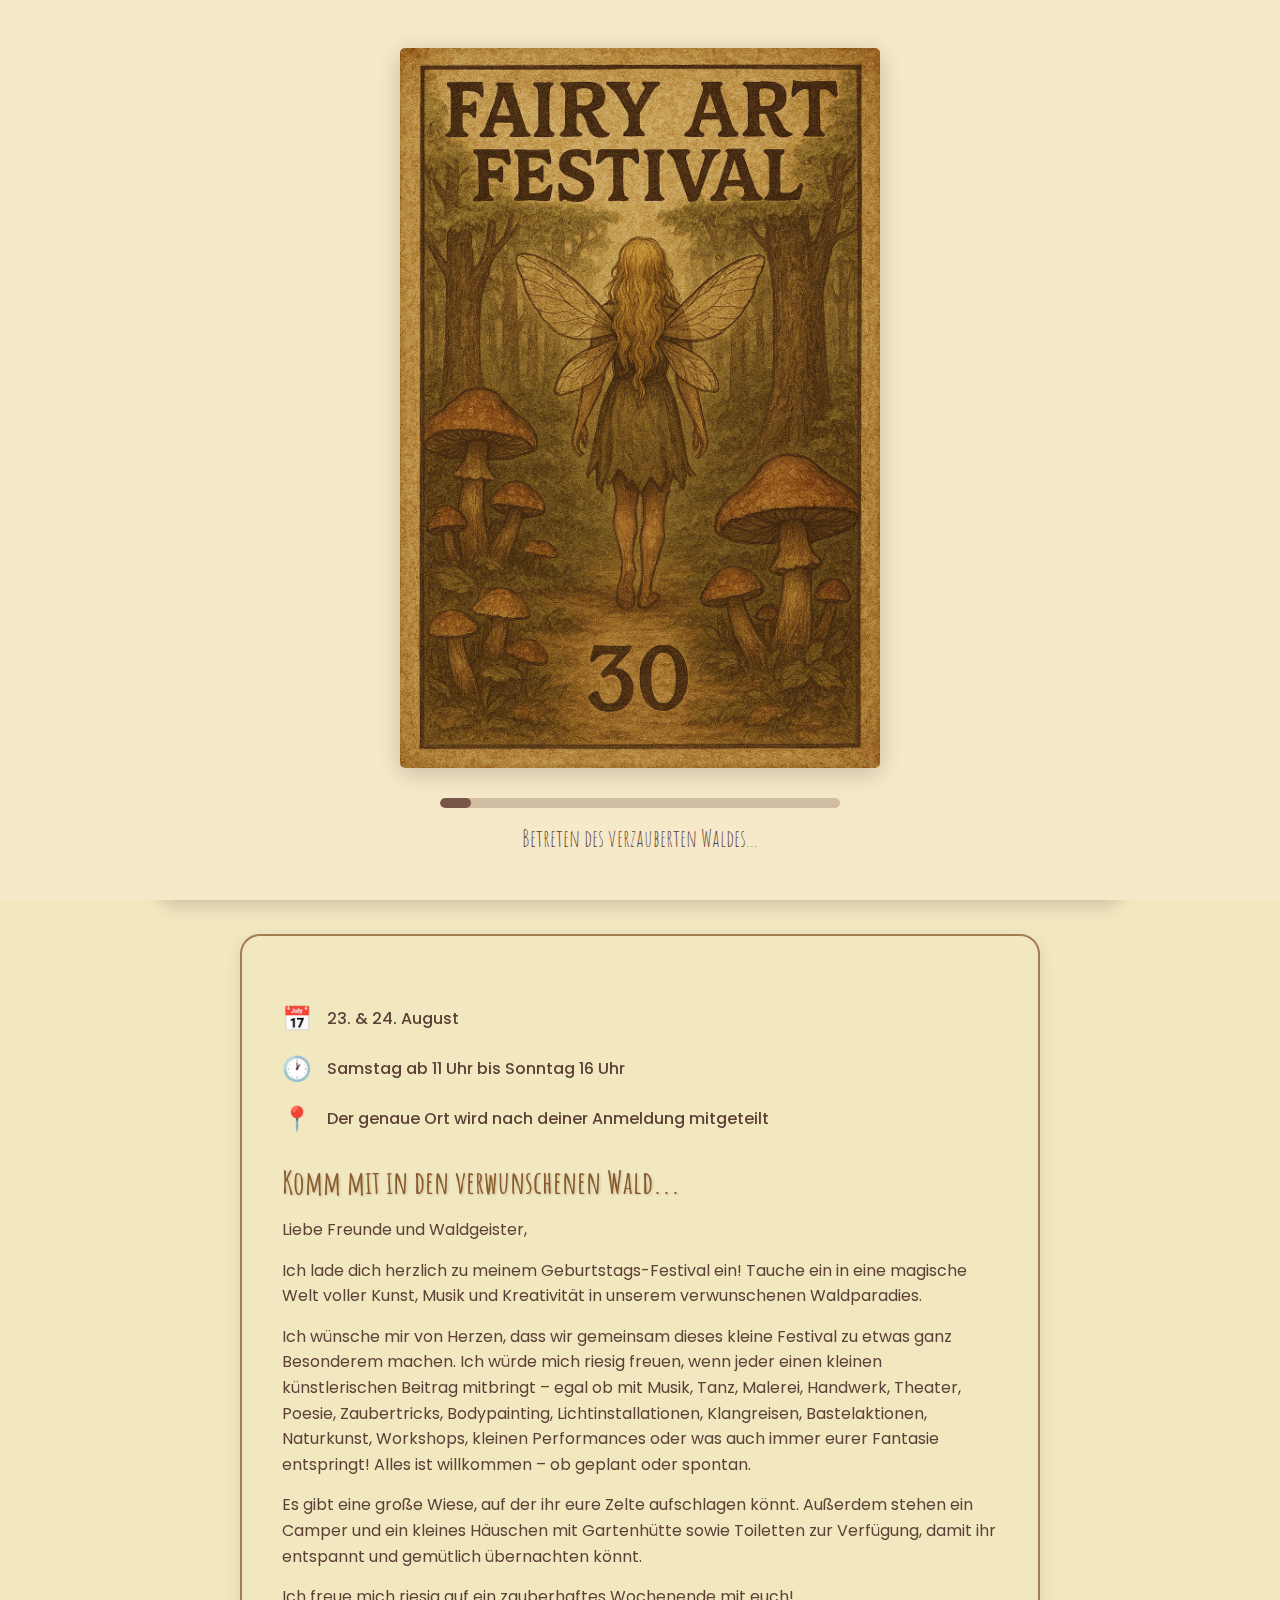
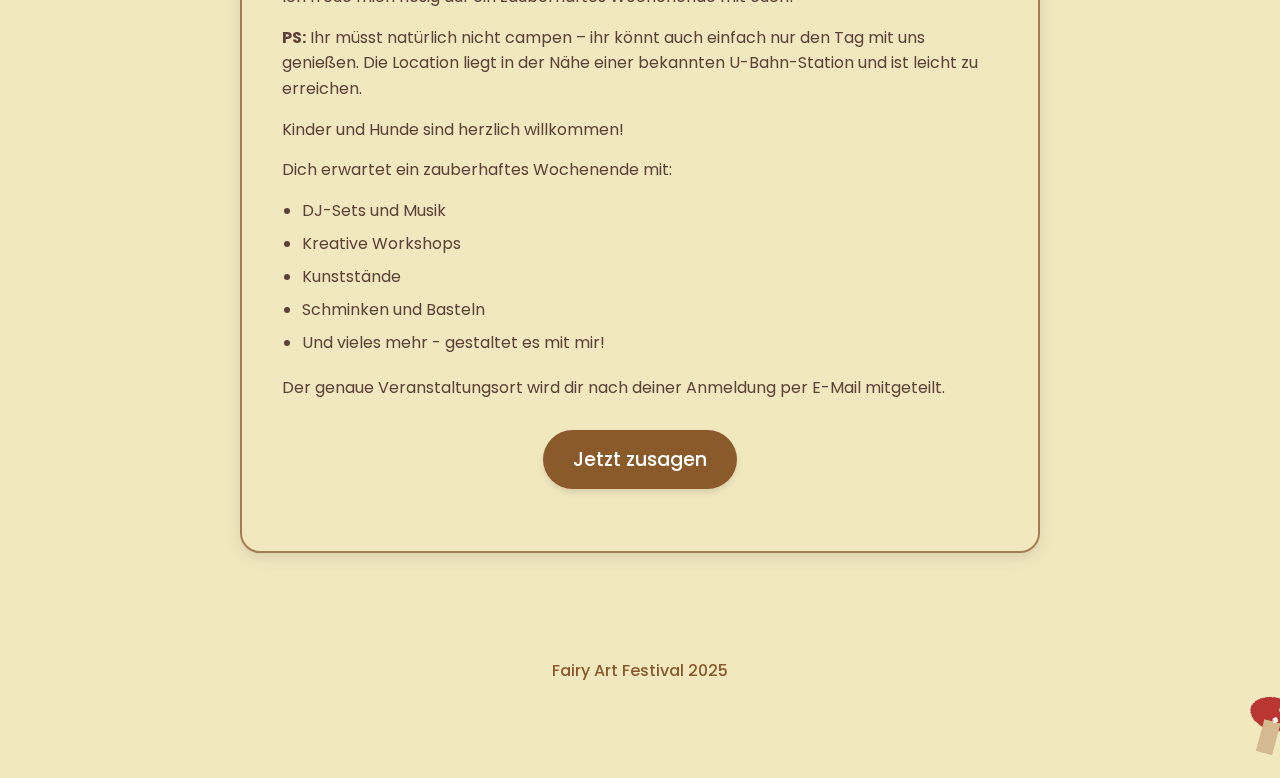
==== index.html @ e46d7a74 "Textanpassungen" ====
<!DOCTYPE html>
<html lang="de">
<head>
    <meta charset="UTF-8">
    <meta name="viewport" content="width=device-width, initial-scale=1.0">
    <title>Fairy Art Festival - Geburtstagseinladung</title>
    <link rel="stylesheet" href="style.css">
    <link rel="stylesheet" href="loading-screen.css">
    <link rel="stylesheet" href="fairy-animations.css">
    <link rel="preconnect" href="https://fonts.googleapis.com">
    <link rel="preconnect" href="https://fonts.gstatic.com" crossorigin>
    <link href="https://fonts.googleapis.com/css2?family=Amatic+SC:wght@400;700&family=Poppins:wght@300;400;500&display=swap" rel="stylesheet">
</head>
<body>
    <header>
    
        <h1>Fairy Art Festival</h1>
        <h2>Geburtstagseinladung</h2>
    </header>
    
    <!-- Fliegende Feen -->
    <div class="fairy-container">
        <div class="fairy"></div>
        <div class="fairy"></div>
        <div class="fairy"></div>
    </div>
    
 
    <div class="container">
        <header>
            <h1>Fairy Art Festival</h1>
            <h2>Geburtstagseinladung</h2>
        </header>
        
        <section class="video-container">
            <div class="video-placeholder">
                <div class="placeholder-text">
                    <p>Hier wird dein Video erscheinen</p>
                    <div class="fairy-icon">✨</div>
                </div>
            </div>
        </section>
        
        <section class="invitation-text">
            <div class="event-details">
                <div class="detail">
                    <span class="icon">📅</span>
                    <span class="info">23. & 24. August</span>
                </div>
                <div class="detail">
                    <span class="icon">🕐</span>
                    <span class="info">Samstag ab 11 Uhr bis Sonntag 16 Uhr</span>
                </div>
                <div class="detail">
                    <span class="icon">📍</span>
                    <span class="info">Der genaue Ort wird nach deiner Anmeldung mitgeteilt</span>
                </div>
            </div>
            <div class="scroll">
                <h3>Komm mit in den verwunschenen Wald...</h3>
                <p>Liebe Freunde und Waldgeister,</p>
                <p>Ich lade dich herzlich zu meinem Geburtstags-Festival ein! Tauche ein in eine magische Welt voller Kunst, Musik und Kreativität in unserem verwunschenen Waldparadies.</p>
                <p>Ich wünsche mir von Herzen, dass wir gemeinsam dieses kleine Festival zu etwas ganz Besonderem machen. Ich würde mich riesig freuen, wenn jeder einen kleinen künstlerischen Beitrag mitbringt – egal ob mit Musik, Tanz, Malerei, Handwerk, Theater, Poesie, Zaubertricks, Bodypainting, Lichtinstallationen, Klangreisen, Bastelaktionen, Naturkunst, Workshops, kleinen Performances oder was auch immer eurer Fantasie entspringt! Alles ist willkommen – ob geplant oder spontan.</p>
                <p>Es gibt eine große Wiese, auf der ihr eure Zelte aufschlagen könnt. Außerdem stehen ein Camper und ein kleines Häuschen mit Gartenhütte sowie Toiletten zur Verfügung, damit ihr entspannt und gemütlich übernachten könnt.</p>
                <p>Ich freue mich riesig auf ein zauberhaftes Wochenende mit euch!</p>

                <p><strong>PS:</strong> Ihr müsst natürlich nicht campen – ihr könnt auch einfach nur den Tag mit uns genießen. Die Location liegt in der Nähe einer bekannten U-Bahn-Station und ist leicht zu erreichen.</p>
            
                <p> Kinder und Hunde sind herzlich willkommen!</p>
                
                <p>Dich erwartet ein zauberhaftes Wochenende mit:</p>
                <ul>
                    <li>DJ-Sets und Musik</li>
                    <li>Kreative Workshops</li>
                    <li>Kunststände</li>
                    <li>Schminken und Basteln</li>
                    <li>Und vieles mehr - gestaltet es mit mir!</li>
                </ul>
                
                <p>Der genaue Veranstaltungsort wird dir nach deiner Anmeldung per E-Mail mitgeteilt.</p>
                
                <div class="rsvp-button-container">
                    <a href="rsvp.html" class="rsvp-button">Jetzt zusagen</a>
                </div>
            </div>
        </section>
        
        <footer>
            <div class="footer-decoration"></div>
            <p>Fairy Art Festival 2025</p>
        </footer>
    </div>
    
    <script src="loading-screen.js"></script>
    <script src="script.js"></script>
</body>
</html>
---- style.css ----
/* Grundlegende Stile */
:root {
    --primary-brown: #8B5A2B;
    --light-brown: #A67C52;
    --dark-brown: #5D4037;
    --gold: #D4AF37;
    --cream: #F5E9C9;
    --forest-green: #556B2F;
    --mushroom-red: #B22222;
    --parchment: #F2E8C0;
}

* {
    margin: 0;
    padding: 0;
    box-sizing: border-box;
}

body {
    font-family: 'Poppins', sans-serif;
    background-color: var(--parchment);
    color: var(--dark-brown);
    background-image: url('loading-screen.png');
    background-size: cover;
    background-attachment: fixed;
    background-position: center;
    position: relative;
}

body::before {
    content: '';
    position: fixed;
    top: 0;
    left: 0;
    width: 100%;
    height: 100%;
    background-color: rgba(245, 233, 201, 0.7);
    z-index: -1;
}

.container {
    max-width: 1000px;
    margin: 0 auto;
    padding: 20px;
}

/* Header Stile */
header {
    text-align: center;
    padding: 30px 0;
    position: relative;
}

header::before, header::after {
    content: '✨';
    font-size: 2rem;
    color: var(--gold);
    position: absolute;
    top: 50%;
    transform: translateY(-50%);
}

header::before {
    left: 20px;
}

header::after {
    right: 20px;
}

h1, h2, h3 {
    font-family: 'Amatic SC', cursive;
    color: var(--primary-brown);
    text-shadow: 1px 1px 3px rgba(0, 0, 0, 0.2);
}

h1 {
    font-size: 4rem;
    margin-bottom: 10px;
    color: var(--primary-brown);
}

h2 {
    font-size: 2.5rem;
    margin-bottom: 20px;
    color: var(--dark-brown);
}

h3 {
    font-size: 2rem;
    margin-bottom: 15px;
}

/* Video-Container Stile */
.video-container {
    margin: 30px 0;
    border-radius: 15px;
    overflow: hidden;
    box-shadow: 0 10px 20px rgba(0, 0, 0, 0.2);
}

.video-placeholder {
    background-color: rgba(139, 90, 43, 0.1);
    height: 400px;
    display: flex;
    justify-content: center;
    align-items: center;
    border: 3px solid var(--light-brown);
    border-radius: 15px;
    position: relative;
    overflow: hidden;
}

.video-placeholder::before {
    content: '';
    position: absolute;
    top: 0;
    left: 0;
    width: 100%;
    height: 100%;
    background-image: url('assets/images/forest-pattern.png');
    background-size: cover;
    opacity: 0.1;
}

.placeholder-text {
    text-align: center;
    color: var(--primary-brown);
    font-size: 1.5rem;
    z-index: 1;
}

.fairy-icon {
    font-size: 3rem;
    margin-top: 15px;
    animation: float 3s ease-in-out infinite;
    color: var(--gold);
}

@keyframes float {
    0% { transform: translateY(0); }
    50% { transform: translateY(-15px); }
    100% { transform: translateY(0); }
}

/* Einladungstext Stile */
.invitation-text {
    background-color: rgba(242, 232, 192, 0.9);
    padding: 40px;
    border-radius: 20px;
    margin: 40px 0;
    box-shadow: 0 5px 15px rgba(0, 0, 0, 0.1);
    border: 2px solid var(--light-brown);
    max-width: 800px;
    margin-left: auto;
    margin-right: auto;
}

.invitation-text::before, .invitation-text::after {
    content: '';
    position: absolute;
    width: 80px;
    height: 80px;
    background-image: url('assets/images/design/mushroom-decoration.png');
    background-size: contain;
    background-repeat: no-repeat;
}

.invitation-text::before {
    top: -30px;
    left: -30px;
    transform: rotate(-15deg);
}

.invitation-text::after {
    bottom: -30px;
    right: -30px;
    transform: rotate(15deg);
}

.scroll {
    max-height: none;
    overflow-y: visible;
    padding-right: 0;
}

.scroll::-webkit-scrollbar {
    width: 8px;
}

.scroll::-webkit-scrollbar-track {
    background: rgba(166, 124, 82, 0.1);
    border-radius: 10px;
}

.scroll::-webkit-scrollbar-thumb {
    background-color: var(--light-brown);
    border-radius: 10px;
}

p {
    margin-bottom: 15px;
    line-height: 1.6;
}

.event-details {
    margin: 25px 0;
    display: flex;
    flex-direction: column;
    gap: 15px;
}

.detail {
    display: flex;
    align-items: center;
    gap: 15px;
}

.icon {
    font-size: 1.5rem;
    color: var(--primary-brown);
}

.info {
    font-weight: 500;
}

ul {
    margin-left: 20px;
    margin-bottom: 20px;
}

li {
    margin-bottom: 8px;
}

/* RSVP Button Stile */
.rsvp-button-container {
    text-align: center;
    margin: 30px 0 15px;
}

.rsvp-button {
    display: inline-block;
    padding: 15px 30px;
    background-color: var(--primary-brown);
    color: white;
    text-decoration: none;
    border-radius: 50px;
    font-size: 1.2rem;
    font-weight: 500;
    transition: all 0.3s ease;
    box-shadow: 0 4px 6px rgba(0, 0, 0, 0.1);
    position: relative;
    overflow: hidden;
}

.rsvp-button::before {
    content: '';
    position: absolute;
    top: 0;
    left: -100%;
    width: 100%;
    height: 100%;
    background: linear-gradient(90deg, transparent, rgba(255, 255, 255, 0.2), transparent);
    transition: all 0.6s ease;
}

.rsvp-button:hover {
    background-color: var(--dark-brown);
    transform: translateY(-3px);
    box-shadow: 0 6px 12px rgba(0, 0, 0, 0.15);
}

.rsvp-button:hover::before {
    left: 100%;
}

/* Footer Stile */
footer {
    text-align: center;
    padding: 20px 0;
    margin-top: 30px;
    position: relative;
}

.footer-decoration {
    height: 30px;
    background-image: url('assets/images/footer-decoration.png');
    background-repeat: repeat-x;
    background-size: contain;
    margin-bottom: 15px;
}

footer p {
    color: var(--primary-brown);
    font-weight: 500;
}

/* Responsive Design */
@media (max-width: 768px) {
    h1 {
        font-size: 3rem;
    }
    
    h2 {
        font-size: 2rem;
    }
    
    .video-placeholder {
        height: 300px;
    }
    
    header::before, header::after {
        display: none;
    }
}

@media (max-width: 480px) {
    h1 {
        font-size: 2.5rem;
    }
    
    h2 {
        font-size: 1.8rem;
    }
    
    .video-placeholder {
        height: 200px;
    }
    
    .invitation-text {
        padding: 20px;
    }
    
    .rsvp-button {
        padding: 12px 25px;
        font-size: 1rem;
    }
}
---- loading-screen.css ----
/* Loading Screen Styles */
.loading-screen {
    position: fixed;
    top: 0;
    left: 0;
    width: 100%;
    height: 100%;
    background-color: #f5e9c9;
    display: flex;
    flex-direction: column;
    justify-content: center;
    align-items: center;
    z-index: 9999;
    transition: opacity 1s ease-out;
}

.loading-image {
    max-width: 90%;
    max-height: 80vh;
    box-shadow: 0 5px 25px rgba(0, 0, 0, 0.2);
    border-radius: 5px;
    animation: pulse 2s infinite ease-in-out;
}

.loading-progress {
    width: 80%;
    max-width: 400px;
    height: 10px;
    background-color: rgba(121, 85, 72, 0.3);
    border-radius: 5px;
    margin-top: 30px;
    overflow: hidden;
    position: relative;
}

.progress-bar {
    height: 100%;
    background-color: #795548;
    width: 0%;
    border-radius: 5px;
    transition: width 0.5s ease-out;
}

.loading-text {
    margin-top: 15px;
    font-family: 'Amatic SC', cursive;
    color: #5d4037;
    font-size: 1.5rem;
}

@keyframes pulse {
    0% { transform: scale(1); }
    50% { transform: scale(1.02); }
    100% { transform: scale(1); }
}

.hidden {
    opacity: 0;
    pointer-events: none;
}
---- fairy-animations.css ----
/* Fliegende Feen Animation */
.fairy-container {
    position: fixed;
    top: 0;
    left: 0;
    width: 100%;
    height: 100%;
    pointer-events: none;
    z-index: 100;
    overflow: hidden;
}

.fairy {
    position: absolute;
    width: 80px;
    height: 120px;
    background-image: url('assets/images/design/fairy-silhouette.png');
    background-size: contain;
    background-repeat: no-repeat;
    opacity: 0.7;
    filter: drop-shadow(0 0 5px rgba(212, 175, 55, 0.8));
    z-index: 100;
    pointer-events: none;
    animation: fly-around 20s linear infinite;
}

.fairy:nth-child(2) {
    animation-duration: 25s;
    animation-delay: 3s;
    transform: scale(0.8);
}

.fairy:nth-child(3) {
    animation-duration: 30s;
    animation-delay: 7s;
    transform: scale(0.6);
}

@keyframes fly-around {
    0% {
        top: 100%;
        left: -10%;
        transform: rotate(10deg);
    }
    25% {
        top: 20%;
        left: 30%;
        transform: rotate(-5deg);
    }
    50% {
        top: 50%;
        left: 70%;
        transform: rotate(10deg);
    }
    75% {
        top: 30%;
        left: 40%;
        transform: rotate(-5deg);
    }
    100% {
        top: 100%;
        left: -10%;
        transform: rotate(10deg);
    }
}

/* Mushroom Border Decorations */
.mushroom-border {
    position: absolute;
    z-index: 5;
    pointer-events: none;
    opacity: 0.6;
}


/* Positionierung Desktop */
.mushroom-border.top-left {
    top: 0;
    left: 0;
    width: 150px;
    height: 150px;
    background-image: url('assets/images/design/mushroom-cluster.png');
}

.mushroom-border.top-right {
    top: 0;
    right: 0;
    width: 150px;
    height: 150px;
    background-image: url('assets/images/design/mushroom-cluster.png');
}

.mushroom-border.bottom-left {
    bottom: 0;
    left: 0;
    width: 150px;
    height: 150px;
    background-image: url('assets/images/design/mushroom-cluster.png');
}

.mushroom-border.bottom-right {
    bottom: 0;
    right: 0;
    width: 150px;
    height: 150px;
    background-image: url('assets/images/design/mushroom-cluster.png');
}

/* Mobile optimiert */
@media (max-width: 768px) {
    .mushroom-border {
        width: 60px;
        height: 60px;
        opacity: 0.3;
        position: absolute; /* Kein Fixed auf Mobile */
    }
}

@media (max-width: 480px) {
    .mushroom-border {
        width: 50px;
        height: 50px;
        opacity: 0.2;
        position: absolute; /* Extra wichtig für kleinere Geräte */
    }
}
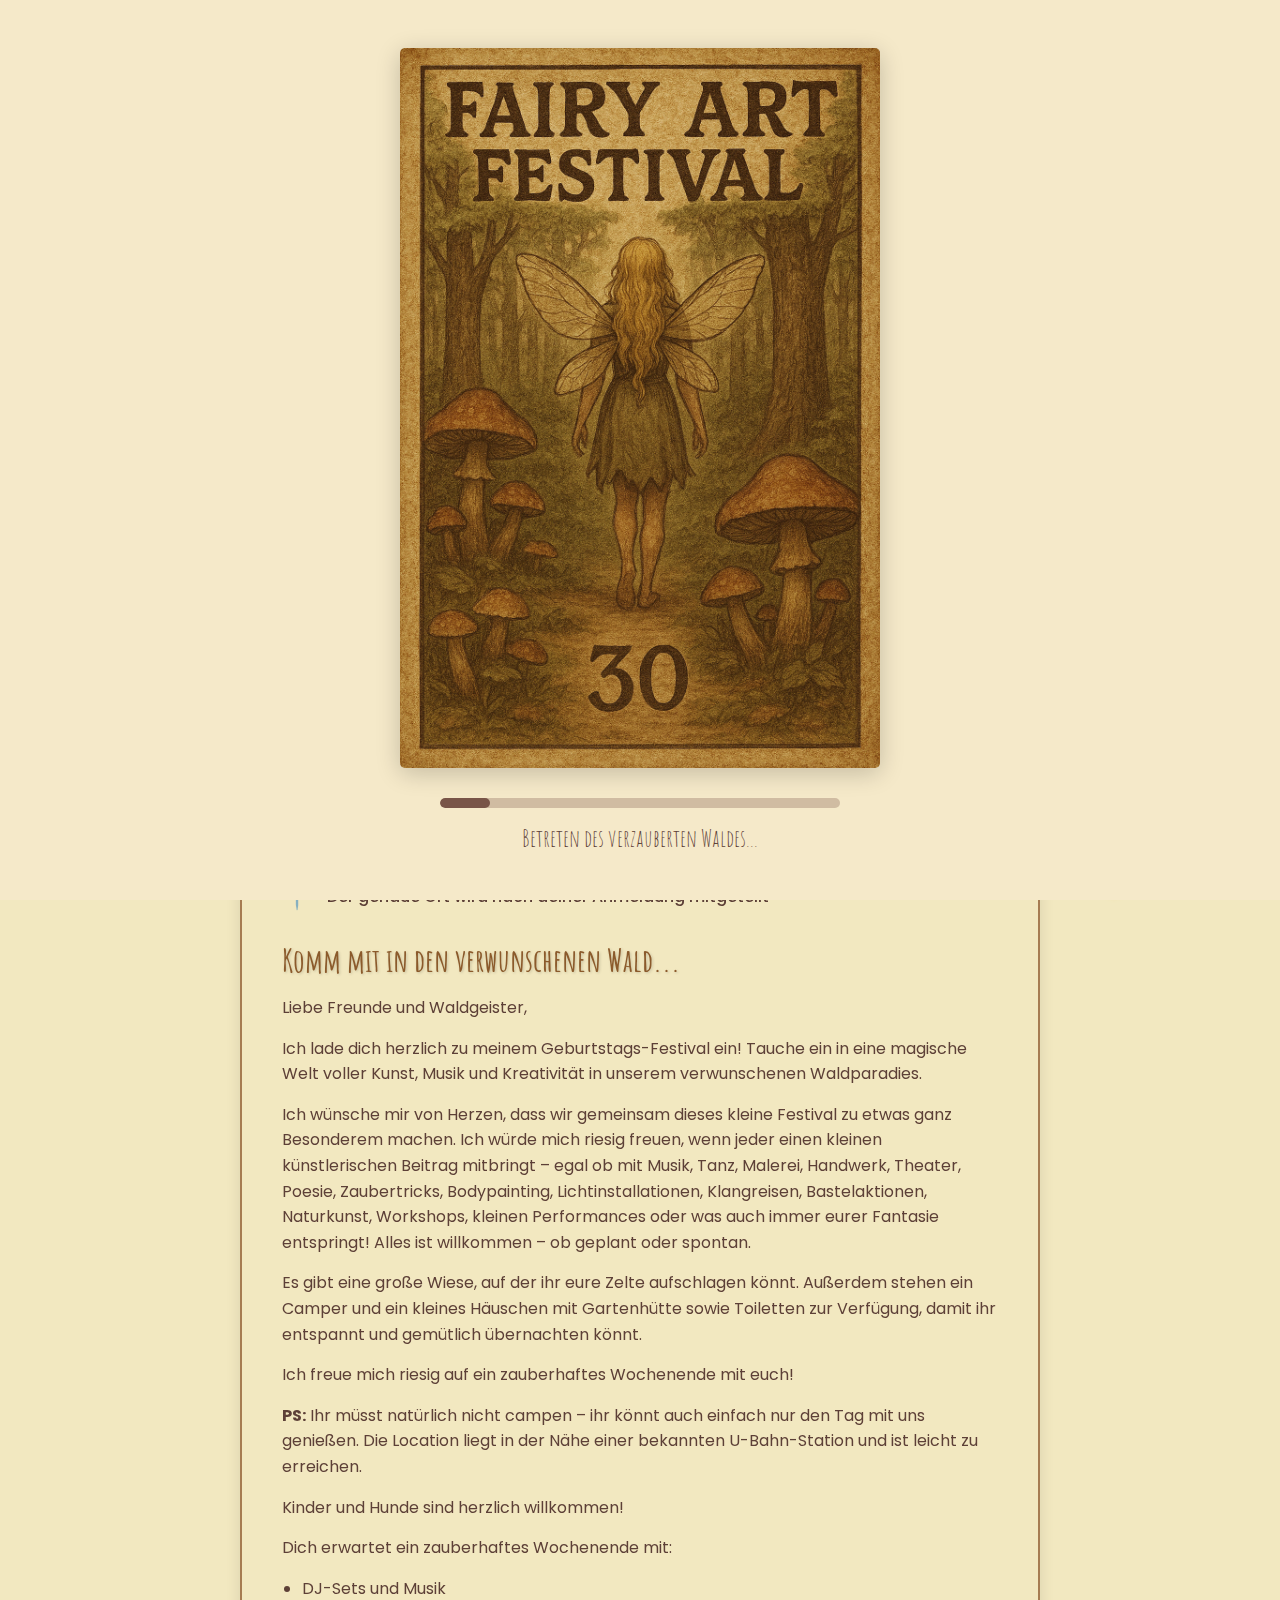
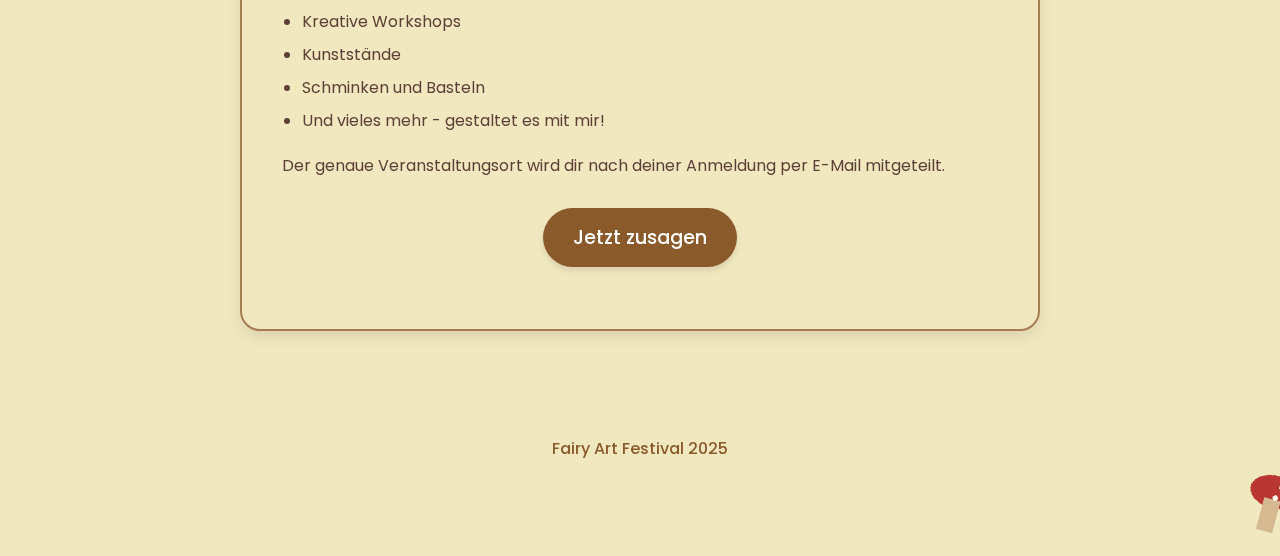
==== commit dab452e5: "Textanpassungen" ====
--- a/index.html
+++ b/index.html
@@ -12,11 +12,6 @@
     <link href="https://fonts.googleapis.com/css2?family=Amatic+SC:wght@400;700&family=Poppins:wght@300;400;500&display=swap" rel="stylesheet">
 </head>
 <body>
-    <header>
-    
-        <h1>Fairy Art Festival</h1>
-        <h2>Geburtstagseinladung</h2>
-    </header>
     
     <!-- Fliegende Feen -->
     <div class="fairy-container">
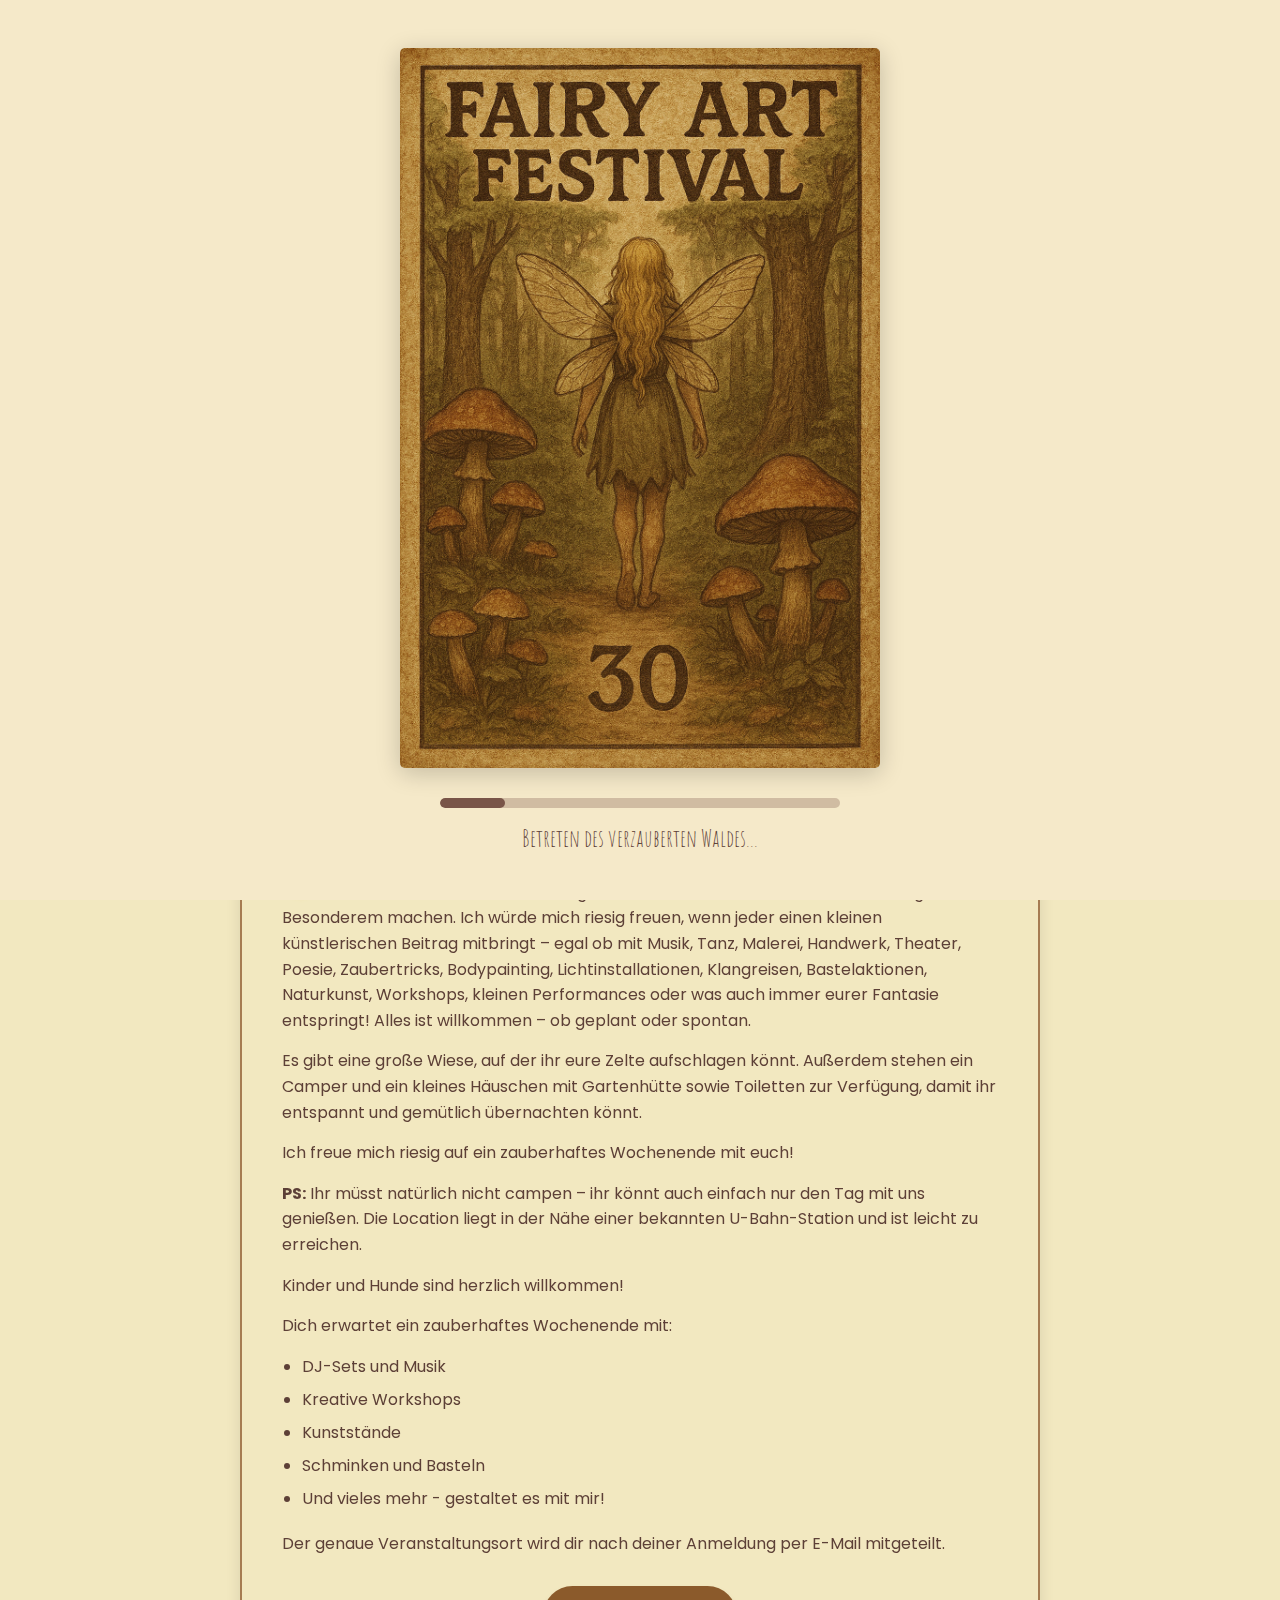
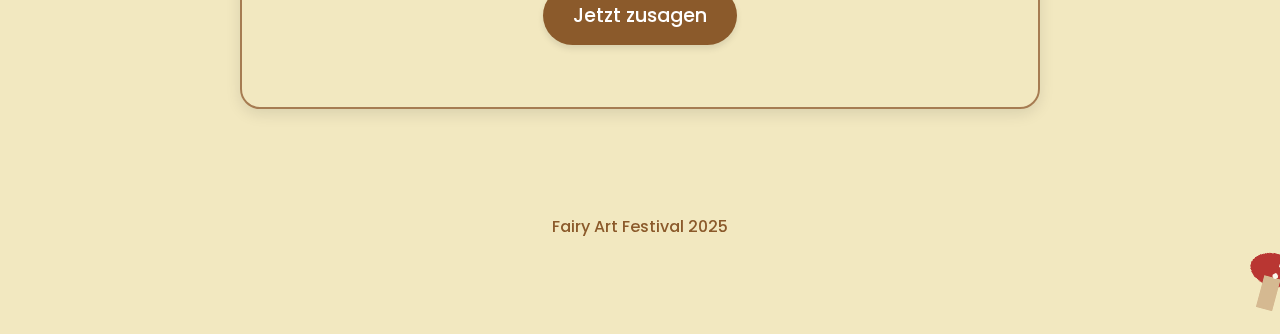
==== commit 254a5b01: "Textanpassungen" ====
--- a/index.html
+++ b/index.html
@@ -20,13 +20,8 @@
         <div class="fairy"></div>
     </div>
     
- 
+
     <div class="container">
-        <header>
-            <h1>Fairy Art Festival</h1>
-            <h2>Geburtstagseinladung</h2>
-        </header>
-        
         <section class="video-container">
             <div class="video-placeholder">
                 <div class="placeholder-text">
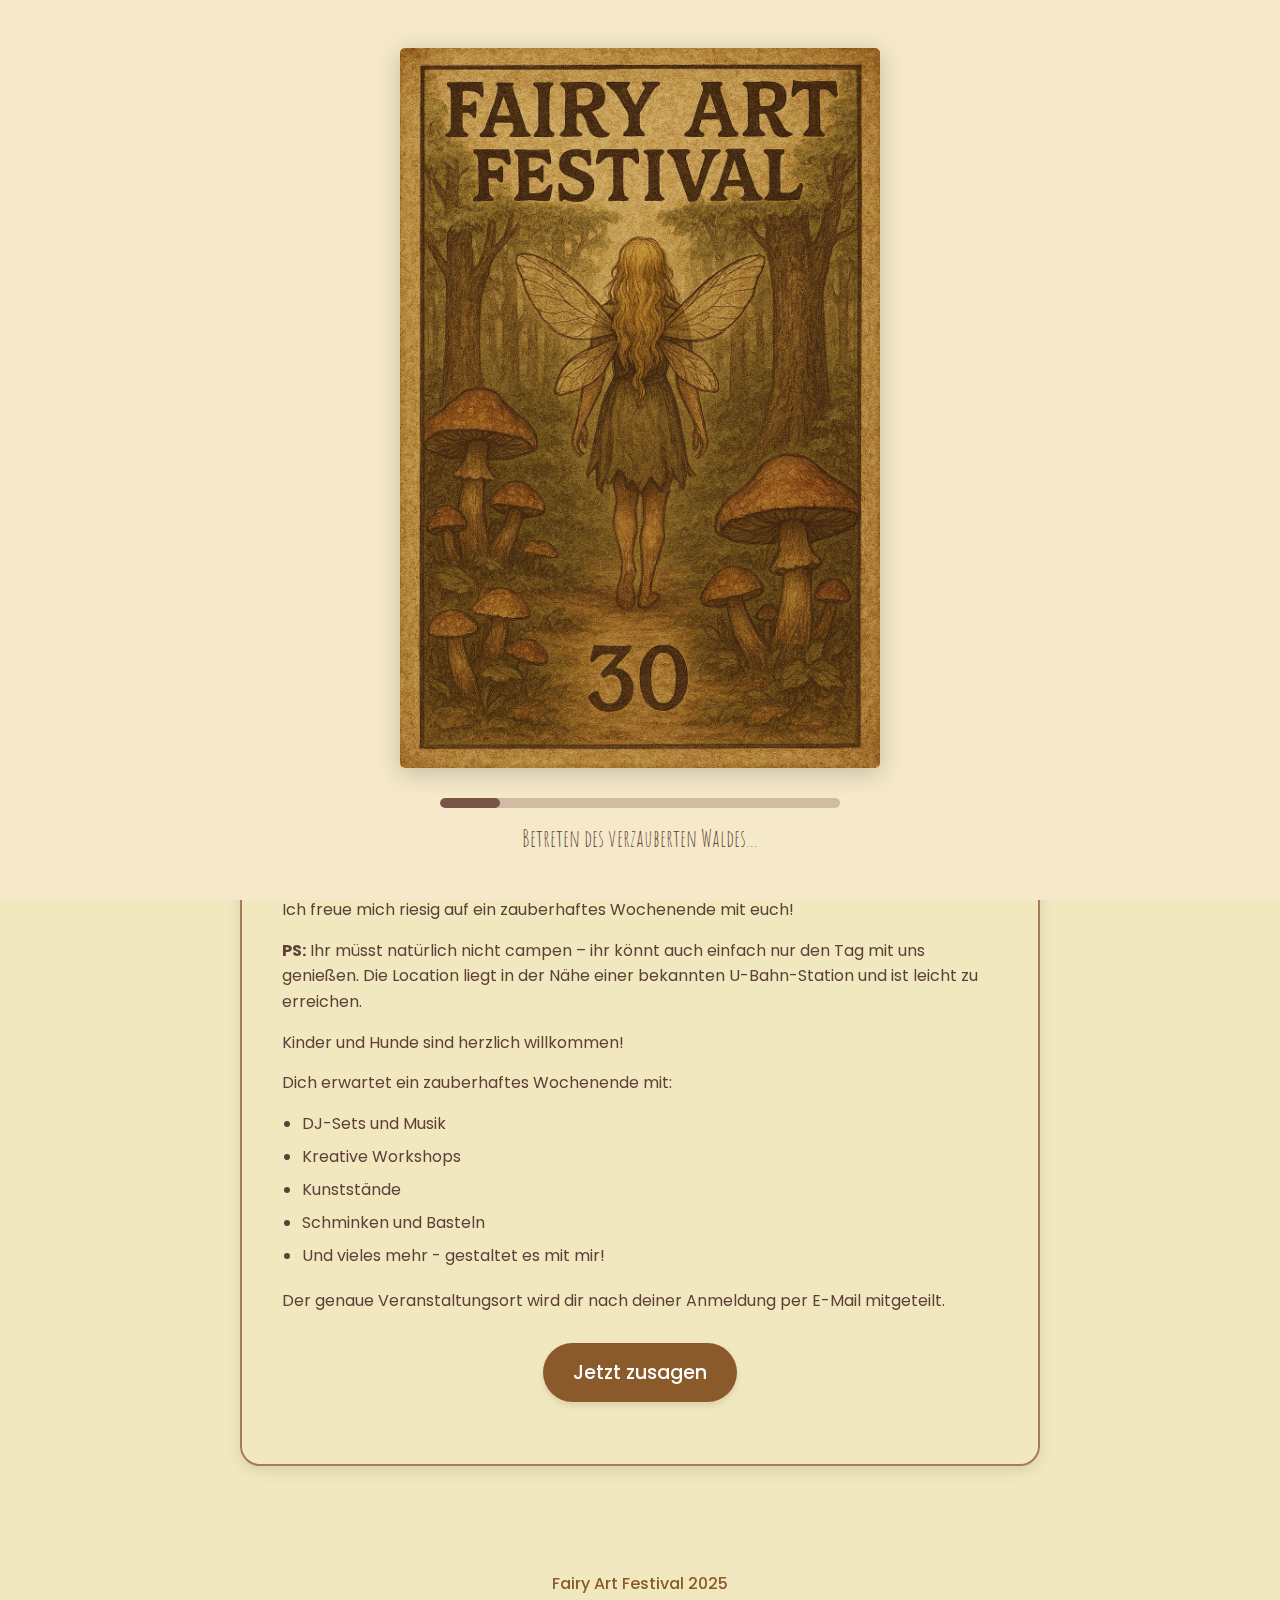
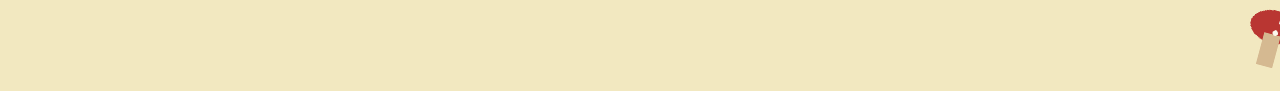
==== commit 5b998c8f: "added Video" ====
--- a/index.html
+++ b/index.html
@@ -23,13 +23,12 @@
 
     <div class="container">
         <section class="video-container">
-            <div class="video-placeholder">
-                <div class="placeholder-text">
-                    <p>Hier wird dein Video erscheinen</p>
-                    <div class="fairy-icon">✨</div>
-                </div>
-            </div>
+            <video class="embedded-video" controls>
+                <source src="assets/beccibday.mp4" type="video/mp4">
+                Dein Browser unterstützt dieses Video-Format nicht.
+            </video>
         </section>
+        
         
         <section class="invitation-text">
             <div class="event-details">
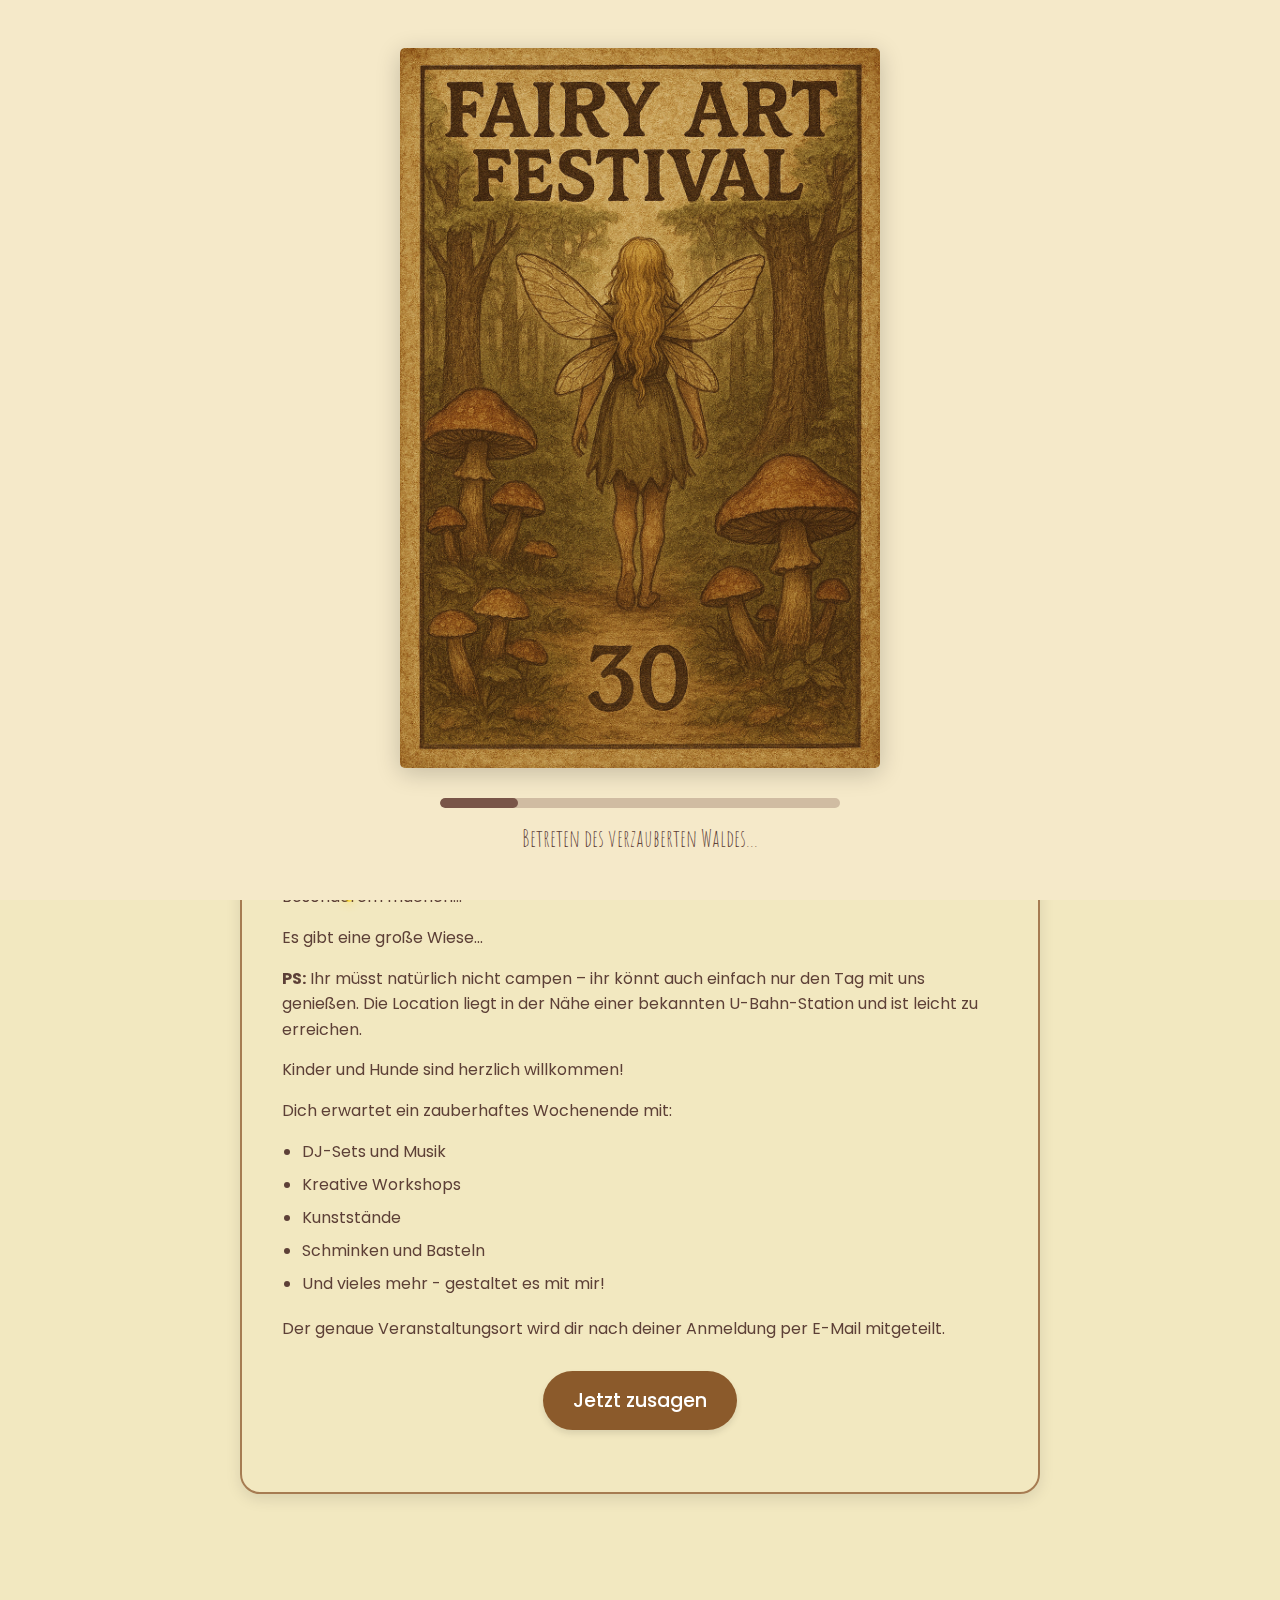
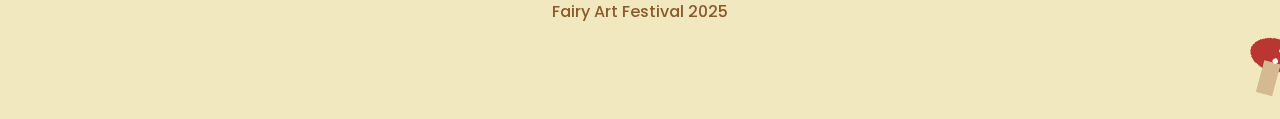
==== commit f668a8f1: "added Video" ====
--- a/index.html
+++ b/index.html
@@ -12,7 +12,16 @@
     <link href="https://fonts.googleapis.com/css2?family=Amatic+SC:wght@400;700&family=Poppins:wght@300;400;500&display=swap" rel="stylesheet">
 </head>
 <body>
-    
+    <header>
+        <div class="mushroom-border top-left"></div>
+        <div class="mushroom-border top-right"></div>
+
+        <h1>Fairy Art Festival</h1>
+        <h2>Geburtstagseinladung</h2>
+
+        <div class="mushroom-border bottom-left"></div>
+        <div class="mushroom-border bottom-right"></div>
+    </header>
     <!-- Fliegende Feen -->
     <div class="fairy-container">
         <div class="fairy"></div>
@@ -20,16 +29,17 @@
         <div class="fairy"></div>
     </div>
     
+    <div class="container">
 
-    <div class="container">
+        <!-- Video -->
         <section class="video-container">
             <video class="embedded-video" controls>
                 <source src="assets/beccibday.mp4" type="video/mp4">
                 Dein Browser unterstützt dieses Video-Format nicht.
             </video>
         </section>
-        
-        
+
+        <!-- Einladungstext -->
         <section class="invitation-text">
             <div class="event-details">
                 <div class="detail">
@@ -45,18 +55,16 @@
                     <span class="info">Der genaue Ort wird nach deiner Anmeldung mitgeteilt</span>
                 </div>
             </div>
+
             <div class="scroll">
                 <h3>Komm mit in den verwunschenen Wald...</h3>
                 <p>Liebe Freunde und Waldgeister,</p>
                 <p>Ich lade dich herzlich zu meinem Geburtstags-Festival ein! Tauche ein in eine magische Welt voller Kunst, Musik und Kreativität in unserem verwunschenen Waldparadies.</p>
-                <p>Ich wünsche mir von Herzen, dass wir gemeinsam dieses kleine Festival zu etwas ganz Besonderem machen. Ich würde mich riesig freuen, wenn jeder einen kleinen künstlerischen Beitrag mitbringt – egal ob mit Musik, Tanz, Malerei, Handwerk, Theater, Poesie, Zaubertricks, Bodypainting, Lichtinstallationen, Klangreisen, Bastelaktionen, Naturkunst, Workshops, kleinen Performances oder was auch immer eurer Fantasie entspringt! Alles ist willkommen – ob geplant oder spontan.</p>
-                <p>Es gibt eine große Wiese, auf der ihr eure Zelte aufschlagen könnt. Außerdem stehen ein Camper und ein kleines Häuschen mit Gartenhütte sowie Toiletten zur Verfügung, damit ihr entspannt und gemütlich übernachten könnt.</p>
-                <p>Ich freue mich riesig auf ein zauberhaftes Wochenende mit euch!</p>
+                <p>Ich wünsche mir von Herzen, dass wir gemeinsam dieses kleine Festival zu etwas ganz Besonderem machen...</p>
+                <p>Es gibt eine große Wiese...</p>
+                <p><strong>PS:</strong> Ihr müsst natürlich nicht campen – ihr könnt auch einfach nur den Tag mit uns genießen. Die Location liegt in der Nähe einer bekannten U-Bahn-Station und ist leicht zu erreichen.</p>
+                <p>Kinder und Hunde sind herzlich willkommen!</p>
 
-                <p><strong>PS:</strong> Ihr müsst natürlich nicht campen – ihr könnt auch einfach nur den Tag mit uns genießen. Die Location liegt in der Nähe einer bekannten U-Bahn-Station und ist leicht zu erreichen.</p>
-            
-                <p> Kinder und Hunde sind herzlich willkommen!</p>
-                
                 <p>Dich erwartet ein zauberhaftes Wochenende mit:</p>
                 <ul>
                     <li>DJ-Sets und Musik</li>
@@ -65,22 +73,24 @@
                     <li>Schminken und Basteln</li>
                     <li>Und vieles mehr - gestaltet es mit mir!</li>
                 </ul>
-                
+
                 <p>Der genaue Veranstaltungsort wird dir nach deiner Anmeldung per E-Mail mitgeteilt.</p>
-                
+
                 <div class="rsvp-button-container">
                     <a href="rsvp.html" class="rsvp-button">Jetzt zusagen</a>
                 </div>
             </div>
         </section>
-        
+
         <footer>
             <div class="footer-decoration"></div>
             <p>Fairy Art Festival 2025</p>
         </footer>
+
     </div>
-    
+
     <script src="loading-screen.js"></script>
     <script src="script.js"></script>
+
 </body>
 </html>
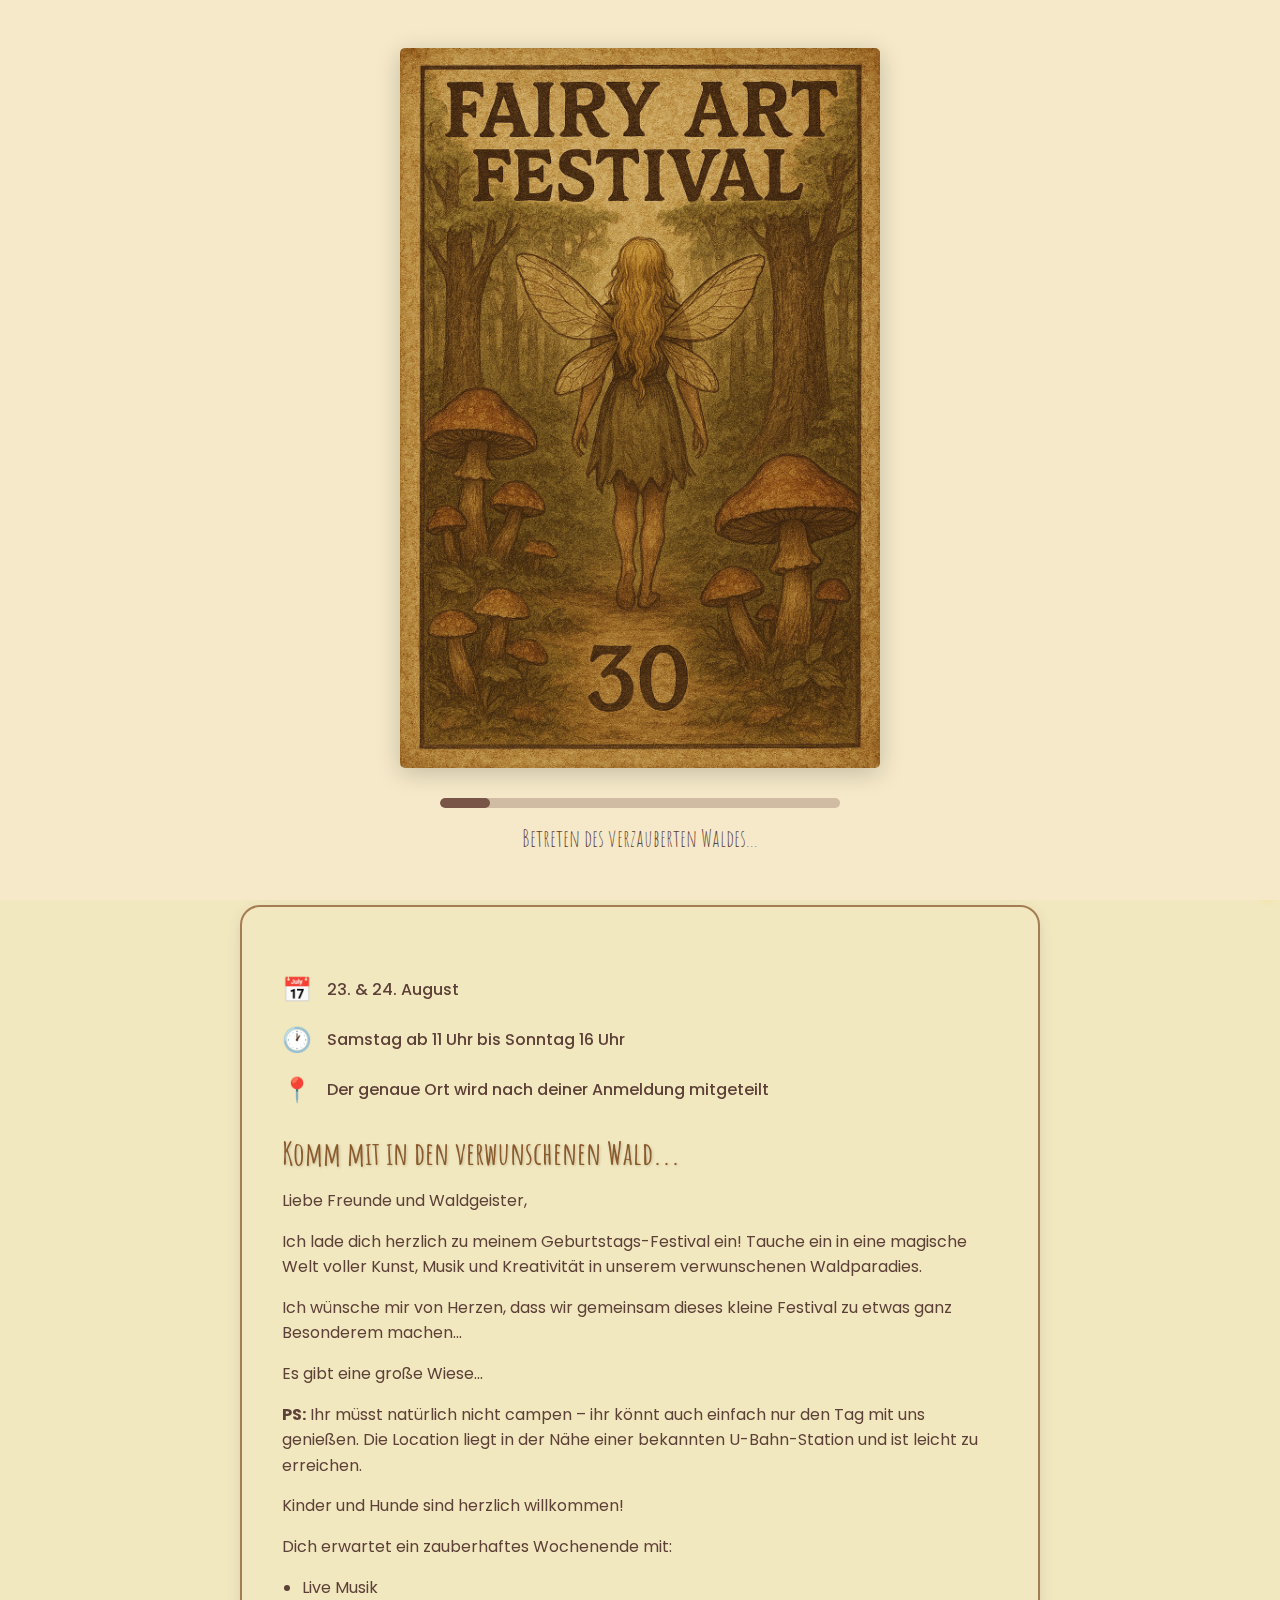
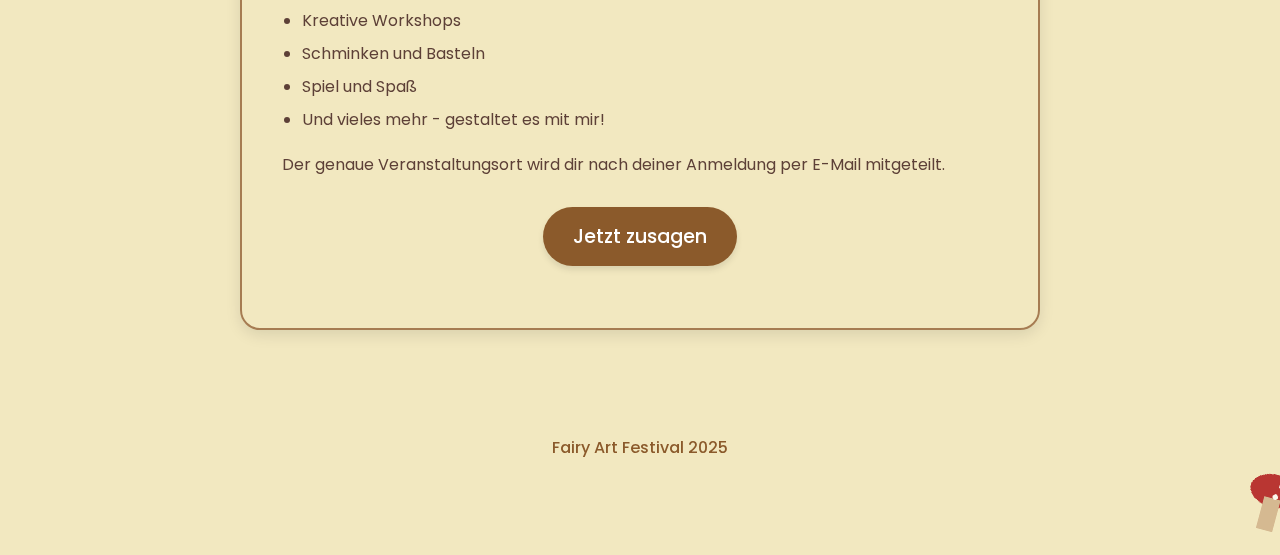
==== commit 02ac0a5e: "changed text" ====
--- a/index.html
+++ b/index.html
@@ -67,10 +67,10 @@
 
                 <p>Dich erwartet ein zauberhaftes Wochenende mit:</p>
                 <ul>
-                    <li>DJ-Sets und Musik</li>
+                    <li>Live Musik</li>
                     <li>Kreative Workshops</li>
-                    <li>Kunststände</li>
                     <li>Schminken und Basteln</li>
+                    <li>Spiel und Spaß</li>
                     <li>Und vieles mehr - gestaltet es mit mir!</li>
                 </ul>
 
--- a/style.css
+++ b/style.css
@@ -39,7 +39,7 @@
 }
 
 .container {
-    max-width: 1000px;
+    max-width: 2000px;
     margin: 0 auto;
     padding: 20px;
 }
@@ -93,41 +93,40 @@
 
 /* Video-Container Stile */
 .video-container {
-    margin: 30px 0;
+    width: 100%;
+    max-width: 1000px;
+    margin: 40px auto;
+    padding: 0 20px;
+    position: relative;
+}
+
+.embedded-video {
+    width: 100%;
+    height: auto;
+    aspect-ratio: 1280 / 768; 
     border-radius: 15px;
-    overflow: hidden;
+    object-fit: contain;
+    background-color: #f5e9c9;
     box-shadow: 0 10px 20px rgba(0, 0, 0, 0.2);
 }
 
-.video-placeholder {
-    background-color: rgba(139, 90, 43, 0.1);
-    height: 400px;
-    display: flex;
-    justify-content: center;
-    align-items: center;
-    border: 3px solid var(--light-brown);
-    border-radius: 15px;
-    position: relative;
-    overflow: hidden;
-}
-
-.video-placeholder::before {
-    content: '';
-    position: absolute;
-    top: 0;
-    left: 0;
-    width: 100%;
-    height: 100%;
-    background-image: url('assets/images/forest-pattern.png');
-    background-size: cover;
-    opacity: 0.1;
-}
+
 
 .placeholder-text {
     text-align: center;
     color: var(--primary-brown);
     font-size: 1.5rem;
     z-index: 1;
+}
+
+@media (max-width: 600px) {
+    .video-container {
+        padding: 0 10px;
+    }
+
+    .embedded-video {
+        border-radius: 10px;
+    }
 }
 
 .fairy-icon {
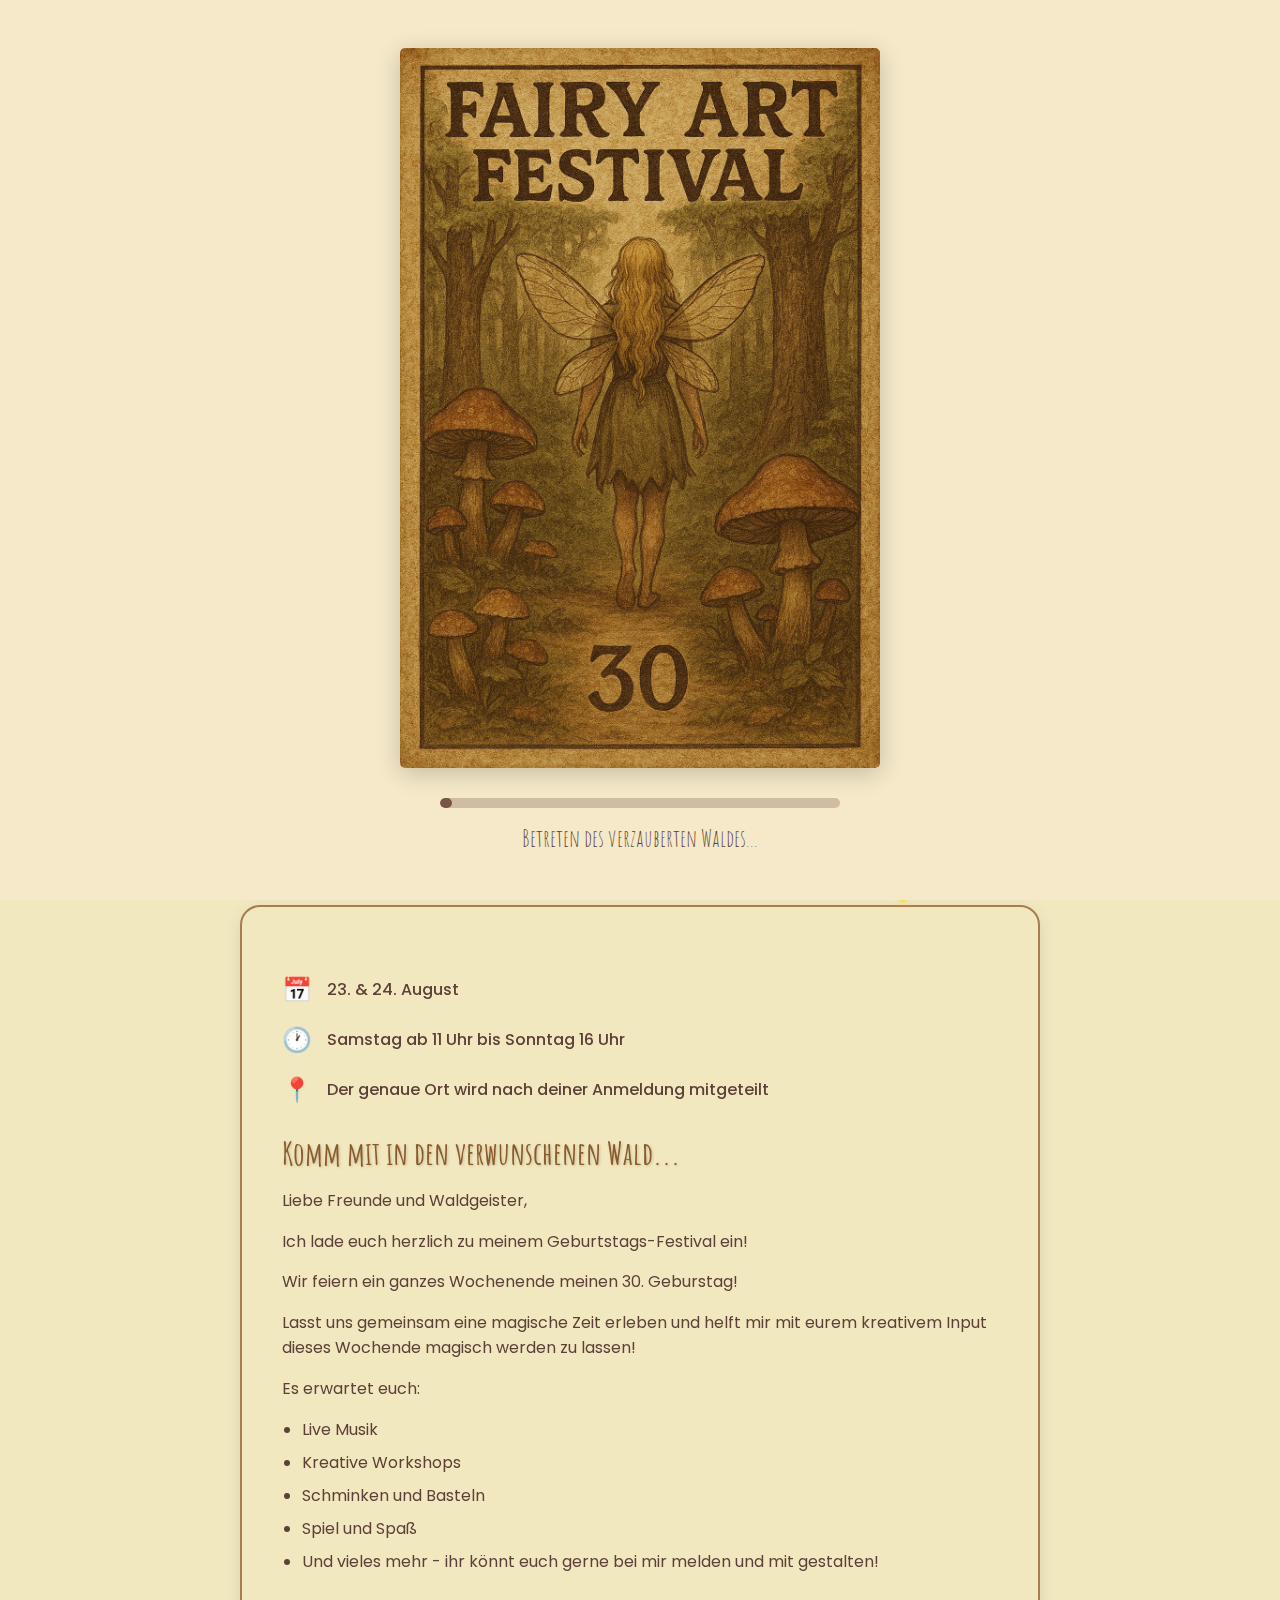
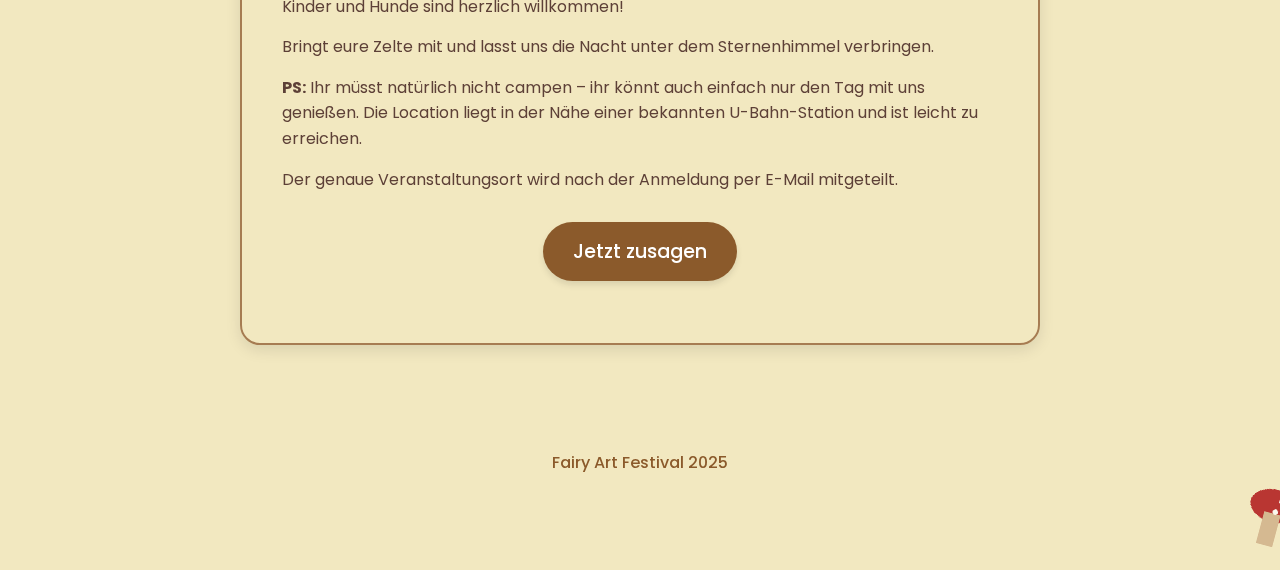
==== commit 48ea8462: "changed text" ====
--- a/index.html
+++ b/index.html
@@ -59,22 +59,26 @@
             <div class="scroll">
                 <h3>Komm mit in den verwunschenen Wald...</h3>
                 <p>Liebe Freunde und Waldgeister,</p>
-                <p>Ich lade dich herzlich zu meinem Geburtstags-Festival ein! Tauche ein in eine magische Welt voller Kunst, Musik und Kreativität in unserem verwunschenen Waldparadies.</p>
-                <p>Ich wünsche mir von Herzen, dass wir gemeinsam dieses kleine Festival zu etwas ganz Besonderem machen...</p>
-                <p>Es gibt eine große Wiese...</p>
-                <p><strong>PS:</strong> Ihr müsst natürlich nicht campen – ihr könnt auch einfach nur den Tag mit uns genießen. Die Location liegt in der Nähe einer bekannten U-Bahn-Station und ist leicht zu erreichen.</p>
-                <p>Kinder und Hunde sind herzlich willkommen!</p>
-
-                <p>Dich erwartet ein zauberhaftes Wochenende mit:</p>
+                <p>Ich lade euch herzlich zu meinem Geburtstags-Festival ein!</p>
+                <p>Wir feiern ein ganzes Wochenende meinen 30. Geburstag!</p>
+                <p>Lasst uns gemeinsam eine magische Zeit erleben und helft mir mit eurem kreativem Input dieses Wochende magisch werden zu lassen!</p>
+        
+                <p>Es erwartet euch:</p>
                 <ul>
                     <li>Live Musik</li>
                     <li>Kreative Workshops</li>
                     <li>Schminken und Basteln</li>
                     <li>Spiel und Spaß</li>
-                    <li>Und vieles mehr - gestaltet es mit mir!</li>
+                    <li>Und vieles mehr - ihr könnt euch gerne bei mir melden und mit gestalten!</li>
                 </ul>
 
-                <p>Der genaue Veranstaltungsort wird dir nach deiner Anmeldung per E-Mail mitgeteilt.</p>
+                <p>Kinder und Hunde sind herzlich willkommen!</p>
+
+                <p>Bringt eure Zelte mit und lasst uns die Nacht unter dem Sternenhimmel verbringen.</p>
+        
+                <p><strong>PS:</strong> Ihr müsst natürlich nicht campen – ihr könnt auch einfach nur den Tag mit uns genießen. Die Location liegt in der Nähe einer bekannten U-Bahn-Station und ist leicht zu erreichen.</p>
+                
+                <p>Der genaue Veranstaltungsort wird nach der Anmeldung per E-Mail mitgeteilt.</p>
 
                 <div class="rsvp-button-container">
                     <a href="rsvp.html" class="rsvp-button">Jetzt zusagen</a>
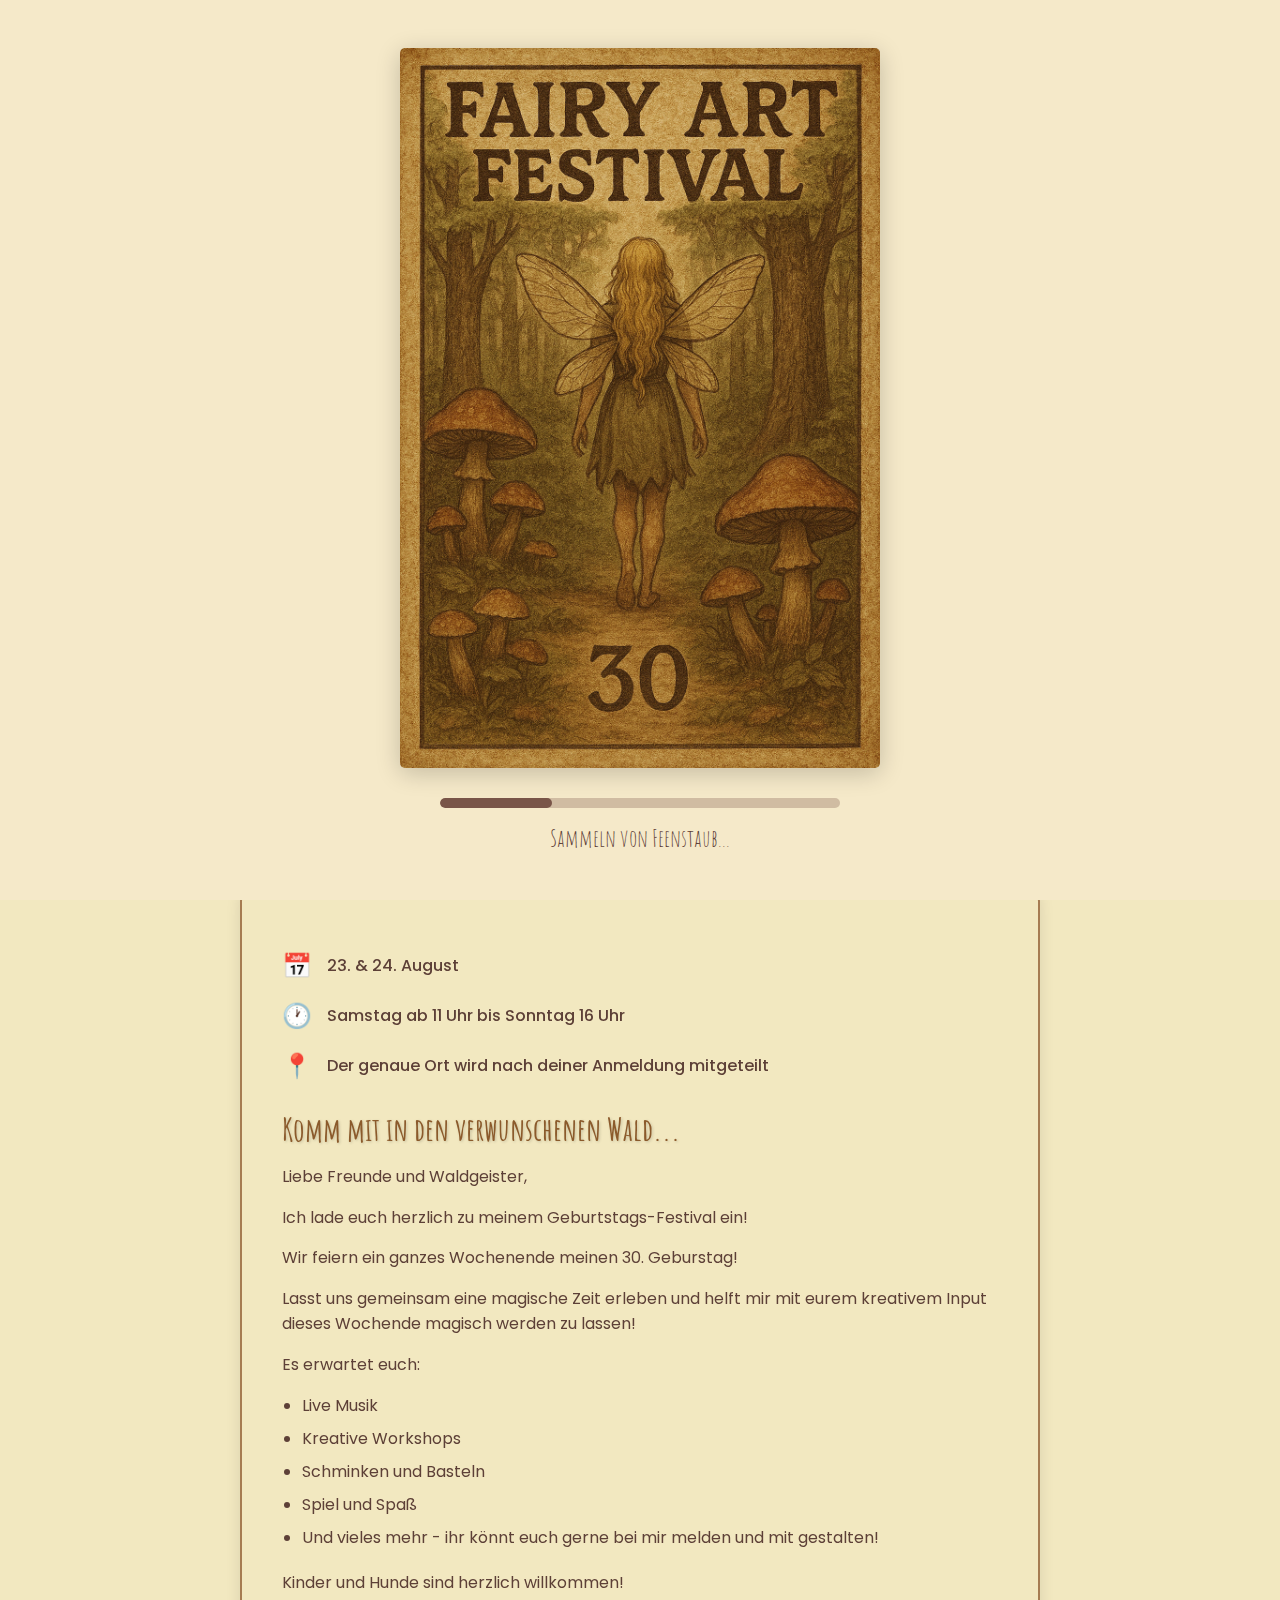
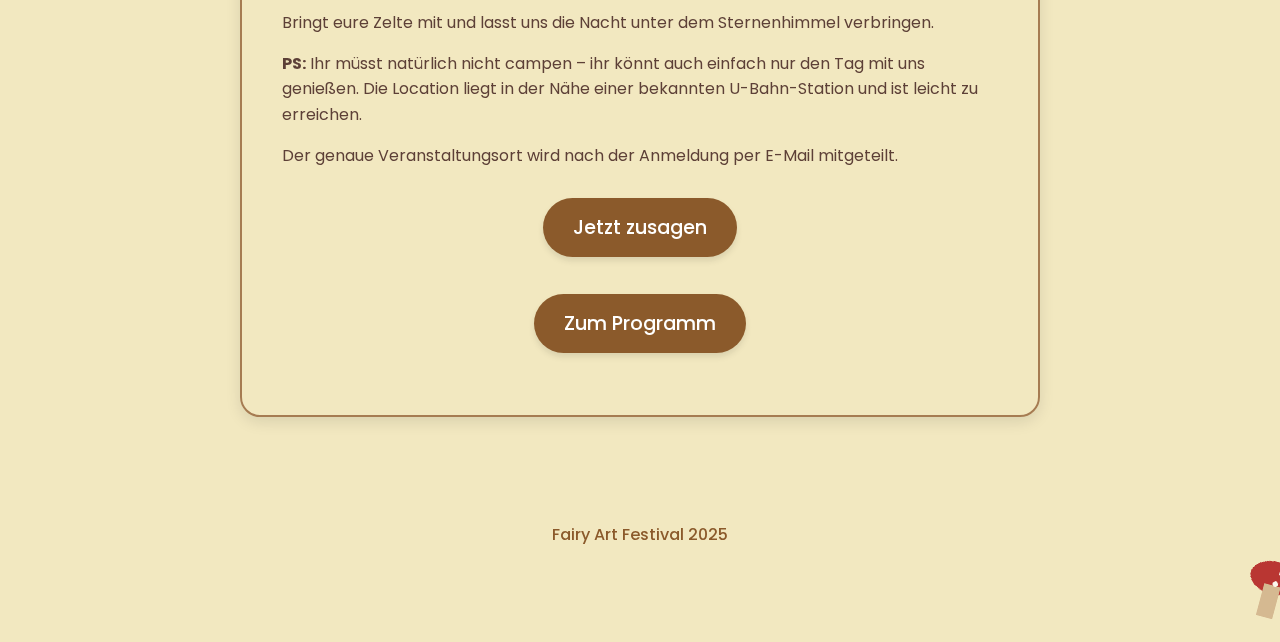
==== commit 69495f51: "programm" ====
--- a/index.html
+++ b/index.html
@@ -83,6 +83,10 @@
                 <div class="rsvp-button-container">
                     <a href="rsvp.html" class="rsvp-button">Jetzt zusagen</a>
                 </div>
+                <div class="rsvp-button-container">
+                    <a href="programm.html" class="rsvp-button">Zum Programm</a>
+                </div>
+                
             </div>
         </section>
 
--- a/style.css
+++ b/style.css
@@ -39,7 +39,7 @@
 }
 
 .container {
-    max-width: 2000px;
+    max-width: 1000px;
     margin: 0 auto;
     padding: 20px;
 }
